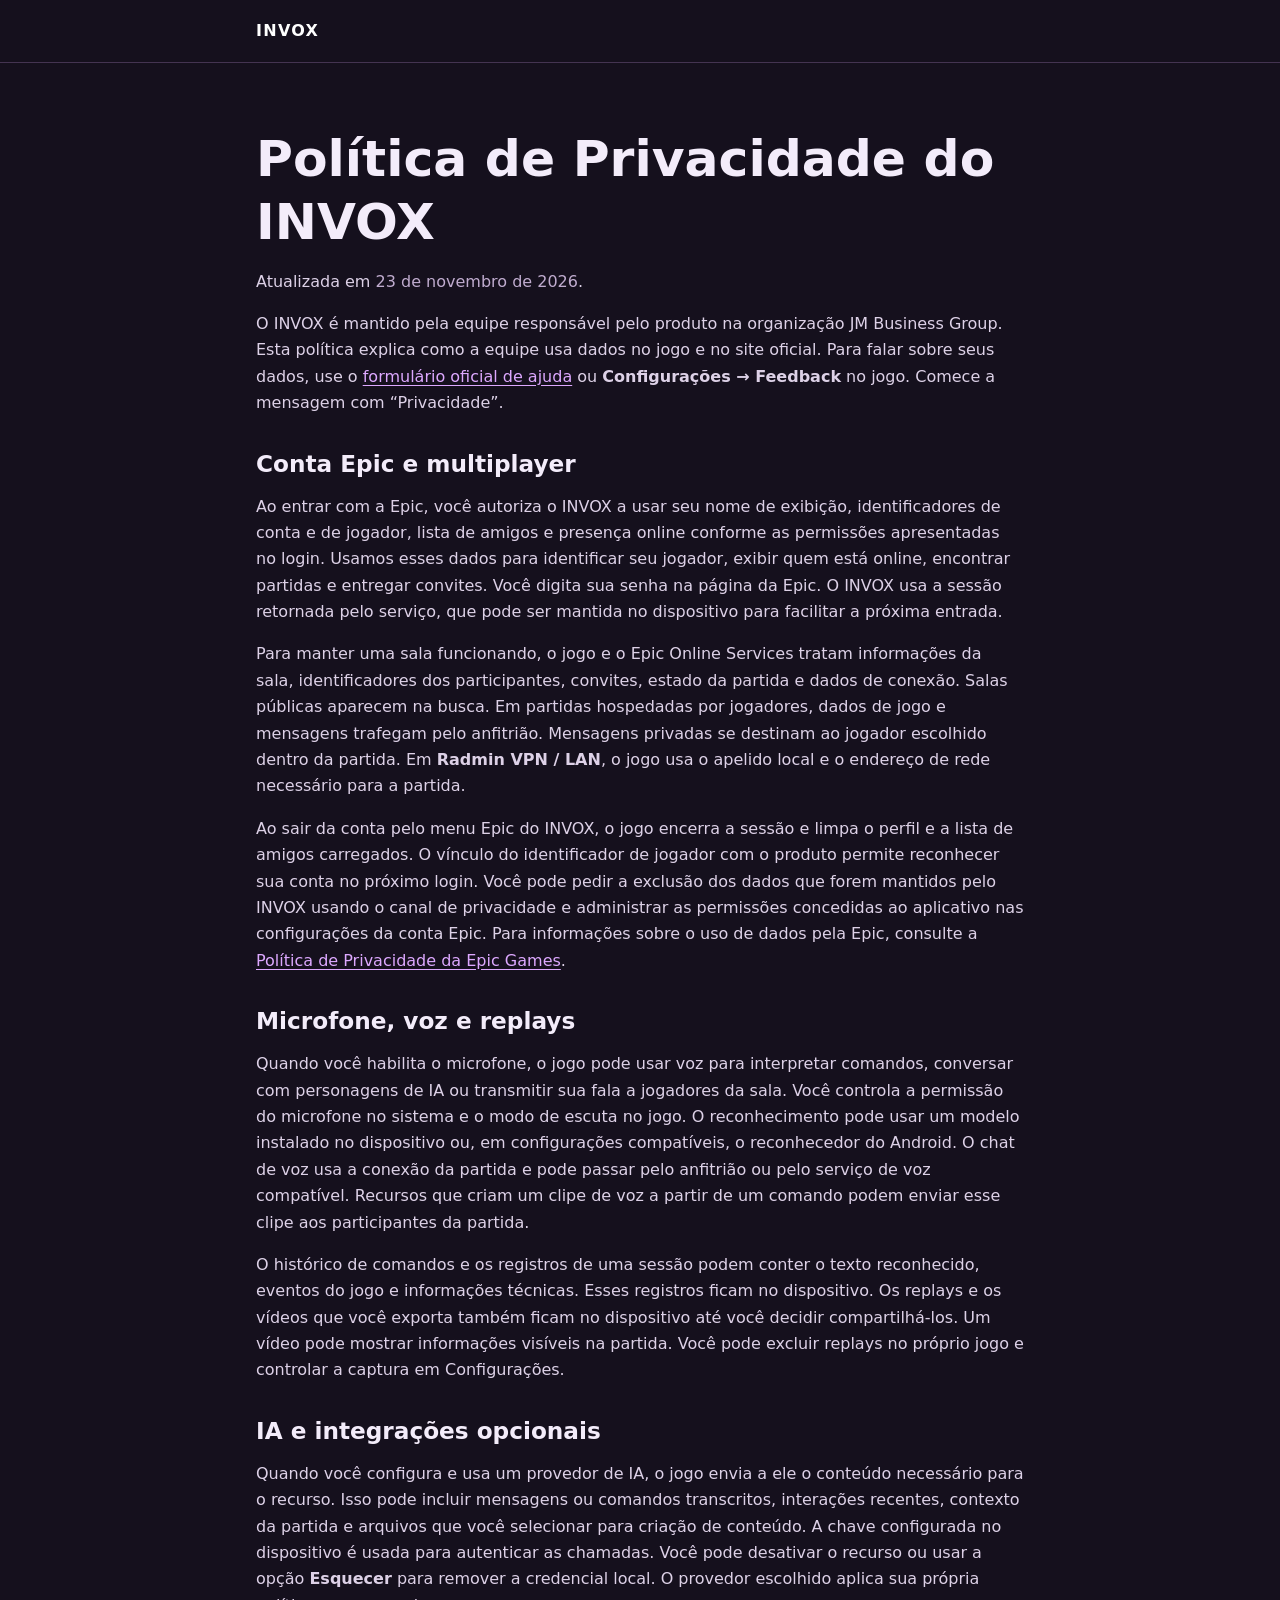
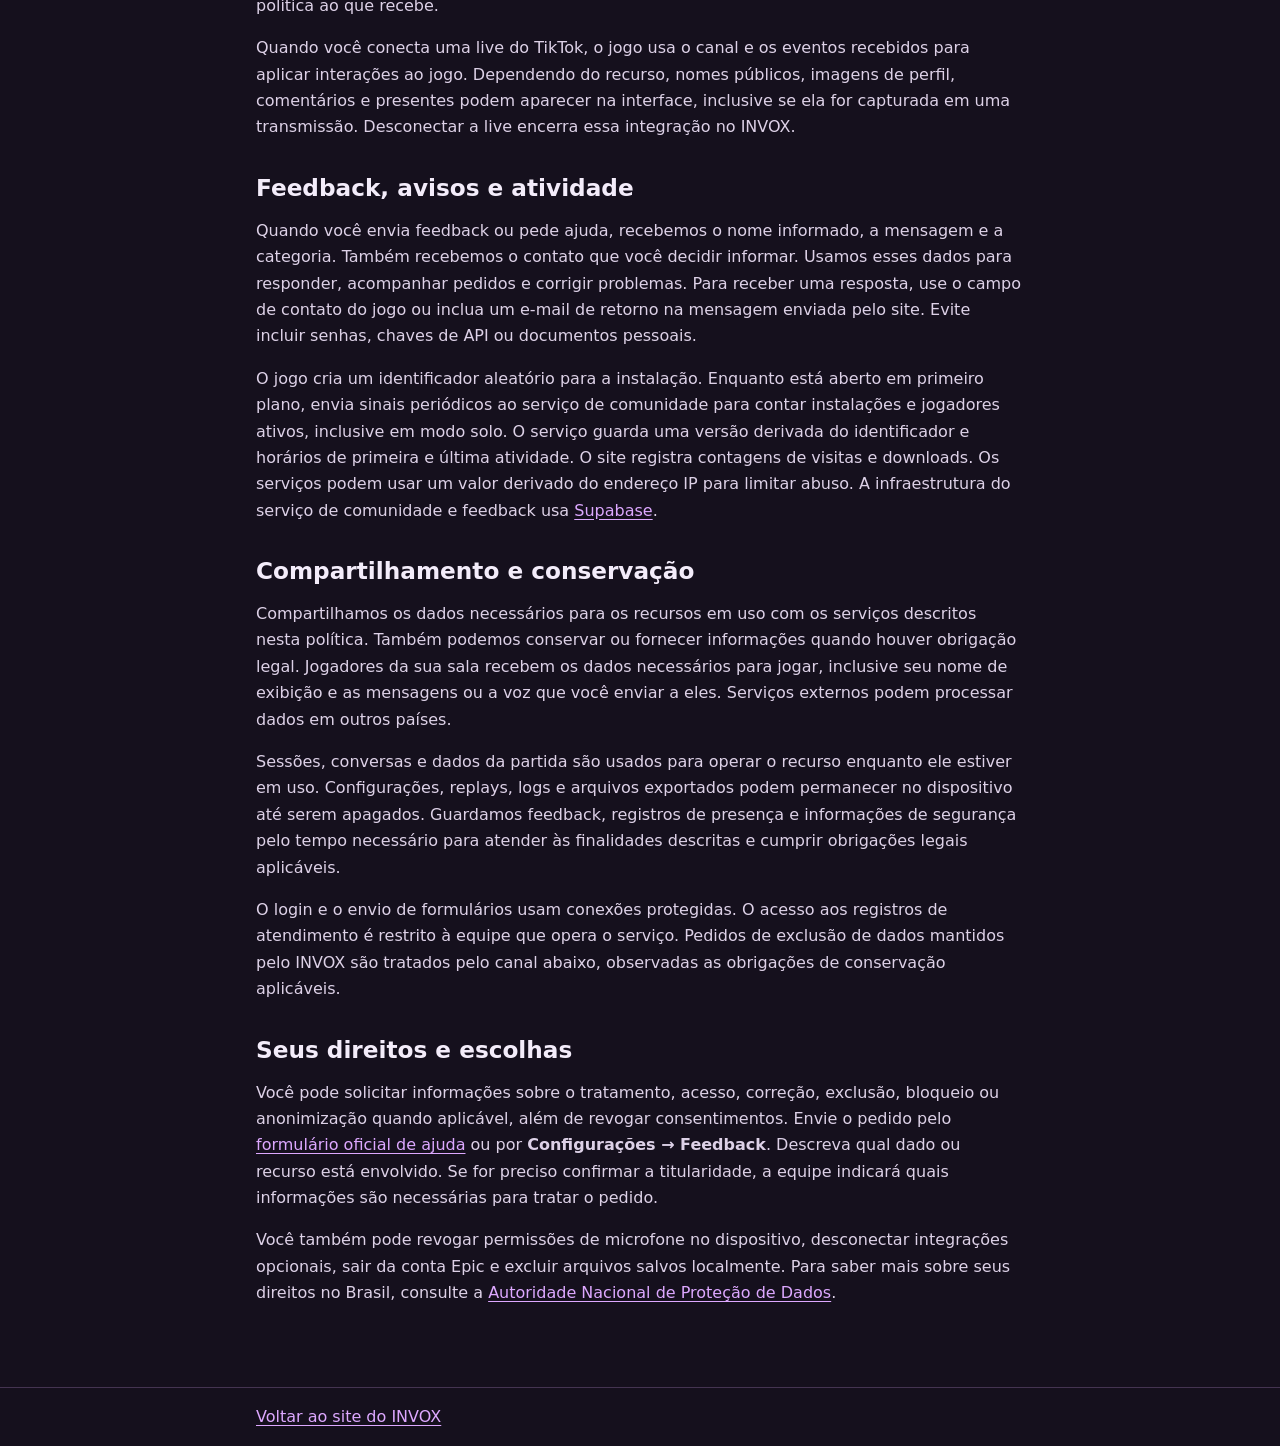
==== privacidade/index.html @ cf922ce9 "Preparar página do INVOX para o domínio verificado" ====
<!doctype html>
<html lang="pt-BR">
<head>
  <meta charset="utf-8">
  <meta name="viewport" content="width=device-width, initial-scale=1">
  <meta name="description" content="Como o INVOX usa dados de conta, multiplayer, voz, feedback e recursos opcionais.">
  <meta name="theme-color" content="#15101d">
  <title>Política de Privacidade | INVOX</title>
  <style>
    :root {
      color-scheme: dark;
      font: 100%/1.65 system-ui, sans-serif;
      color: #f3ecfa;
      background: #15101d;
    }
    * { box-sizing: border-box; }
    body { margin: 0; }
    .wrap { width: min(48rem, calc(100% - 2.5rem)); margin-inline: auto; }
    header { border-bottom: 1px solid #443451; }
    header .wrap { padding-block: 1.1rem; }
    header a { color: #fff; font-weight: 800; letter-spacing: .08em; text-decoration: none; }
    main { padding-block: clamp(2rem, 6vw, 4rem); }
    h1, h2, h3 { line-height: 1.25; }
    h1 { font-size: clamp(2rem, 5vw, 3.15rem); margin: 0 0 .5rem; }
    h2 { font-size: 1.45rem; margin: 2rem 0 .6rem; }
    h3 { font-size: 1.08rem; margin: 1.2rem 0 .35rem; }
    p, li { color: #ddd1e7; }
    time { color: #c0accf; }
    a { color: #dda8ff; text-underline-offset: .16em; }
    a:focus-visible { outline: 2px solid #dda8ff; outline-offset: 4px; }
    ul { padding-inline-start: 1.3em; }
    li + li { margin-top: .6em; }
    footer { border-top: 1px solid #443451; padding-block: 1rem; }
  </style>
</head>
<body>
  <header><div class="wrap"><a href="../index.html" aria-label="INVOX, página inicial">INVOX</a></div></header>
  <main class="wrap">
    <h1>Política de Privacidade do INVOX</h1>
    <p>Atualizada em <time datetime="2026-11-23">23 de novembro de 2026</time>.</p>
    <p>O INVOX é mantido pela equipe responsável pelo produto na organização JM Business Group. Esta política explica como a equipe usa dados no jogo e no site oficial. Para falar sobre seus dados, use o <a href="https://jmxxp.github.io/invox-site/#feedback">formulário oficial de ajuda</a> ou <strong>Configurações → Feedback</strong> no jogo. Comece a mensagem com “Privacidade”.</p>

    <h2>Conta Epic e multiplayer</h2>
    <p>Ao entrar com a Epic, você autoriza o INVOX a usar seu nome de exibição, identificadores de conta e de jogador, lista de amigos e presença online conforme as permissões apresentadas no login. Usamos esses dados para identificar seu jogador, exibir quem está online, encontrar partidas e entregar convites. Você digita sua senha na página da Epic. O INVOX usa a sessão retornada pelo serviço, que pode ser mantida no dispositivo para facilitar a próxima entrada.</p>
    <p>Para manter uma sala funcionando, o jogo e o Epic Online Services tratam informações da sala, identificadores dos participantes, convites, estado da partida e dados de conexão. Salas públicas aparecem na busca. Em partidas hospedadas por jogadores, dados de jogo e mensagens trafegam pelo anfitrião. Mensagens privadas se destinam ao jogador escolhido dentro da partida. Em <strong>Radmin VPN / LAN</strong>, o jogo usa o apelido local e o endereço de rede necessário para a partida.</p>
    <p>Ao sair da conta pelo menu Epic do INVOX, o jogo encerra a sessão e limpa o perfil e a lista de amigos carregados. O vínculo do identificador de jogador com o produto permite reconhecer sua conta no próximo login. Você pode pedir a exclusão dos dados que forem mantidos pelo INVOX usando o canal de privacidade e administrar as permissões concedidas ao aplicativo nas configurações da conta Epic. Para informações sobre o uso de dados pela Epic, consulte a <a href="https://legal.epicgames.com/epicgames/privacy-policy">Política de Privacidade da Epic Games</a>.</p>

    <h2>Microfone, voz e replays</h2>
    <p>Quando você habilita o microfone, o jogo pode usar voz para interpretar comandos, conversar com personagens de IA ou transmitir sua fala a jogadores da sala. Você controla a permissão do microfone no sistema e o modo de escuta no jogo. O reconhecimento pode usar um modelo instalado no dispositivo ou, em configurações compatíveis, o reconhecedor do Android. O chat de voz usa a conexão da partida e pode passar pelo anfitrião ou pelo serviço de voz compatível. Recursos que criam um clipe de voz a partir de um comando podem enviar esse clipe aos participantes da partida.</p>
    <p>O histórico de comandos e os registros de uma sessão podem conter o texto reconhecido, eventos do jogo e informações técnicas. Esses registros ficam no dispositivo. Os replays e os vídeos que você exporta também ficam no dispositivo até você decidir compartilhá-los. Um vídeo pode mostrar informações visíveis na partida. Você pode excluir replays no próprio jogo e controlar a captura em Configurações.</p>

    <h2>IA e integrações opcionais</h2>
    <p>Quando você configura e usa um provedor de IA, o jogo envia a ele o conteúdo necessário para o recurso. Isso pode incluir mensagens ou comandos transcritos, interações recentes, contexto da partida e arquivos que você selecionar para criação de conteúdo. A chave configurada no dispositivo é usada para autenticar as chamadas. Você pode desativar o recurso ou usar a opção <strong>Esquecer</strong> para remover a credencial local. O provedor escolhido aplica sua própria política ao que recebe.</p>
    <p>Quando você conecta uma live do TikTok, o jogo usa o canal e os eventos recebidos para aplicar interações ao jogo. Dependendo do recurso, nomes públicos, imagens de perfil, comentários e presentes podem aparecer na interface, inclusive se ela for capturada em uma transmissão. Desconectar a live encerra essa integração no INVOX.</p>

    <h2>Feedback, avisos e atividade</h2>
    <p>Quando você envia feedback ou pede ajuda, recebemos o nome informado, a mensagem e a categoria. Também recebemos o contato que você decidir informar. Usamos esses dados para responder, acompanhar pedidos e corrigir problemas. Para receber uma resposta, use o campo de contato do jogo ou inclua um e-mail de retorno na mensagem enviada pelo site. Evite incluir senhas, chaves de API ou documentos pessoais.</p>
    <p>O jogo cria um identificador aleatório para a instalação. Enquanto está aberto em primeiro plano, envia sinais periódicos ao serviço de comunidade para contar instalações e jogadores ativos, inclusive em modo solo. O serviço guarda uma versão derivada do identificador e horários de primeira e última atividade. O site registra contagens de visitas e downloads. Os serviços podem usar um valor derivado do endereço IP para limitar abuso. A infraestrutura do serviço de comunidade e feedback usa <a href="https://supabase.com/privacy">Supabase</a>.</p>

    <h2>Compartilhamento e conservação</h2>
    <p>Compartilhamos os dados necessários para os recursos em uso com os serviços descritos nesta política. Também podemos conservar ou fornecer informações quando houver obrigação legal. Jogadores da sua sala recebem os dados necessários para jogar, inclusive seu nome de exibição e as mensagens ou a voz que você enviar a eles. Serviços externos podem processar dados em outros países.</p>
    <p>Sessões, conversas e dados da partida são usados para operar o recurso enquanto ele estiver em uso. Configurações, replays, logs e arquivos exportados podem permanecer no dispositivo até serem apagados. Guardamos feedback, registros de presença e informações de segurança pelo tempo necessário para atender às finalidades descritas e cumprir obrigações legais aplicáveis.</p>
    <p>O login e o envio de formulários usam conexões protegidas. O acesso aos registros de atendimento é restrito à equipe que opera o serviço. Pedidos de exclusão de dados mantidos pelo INVOX são tratados pelo canal abaixo, observadas as obrigações de conservação aplicáveis.</p>

    <h2>Seus direitos e escolhas</h2>
    <p>Você pode solicitar informações sobre o tratamento, acesso, correção, exclusão, bloqueio ou anonimização quando aplicável, além de revogar consentimentos. Envie o pedido pelo <a href="https://jmxxp.github.io/invox-site/#feedback">formulário oficial de ajuda</a> ou por <strong>Configurações → Feedback</strong>. Descreva qual dado ou recurso está envolvido. Se for preciso confirmar a titularidade, a equipe indicará quais informações são necessárias para tratar o pedido.</p>
    <p>Você também pode revogar permissões de microfone no dispositivo, desconectar integrações opcionais, sair da conta Epic e excluir arquivos salvos localmente. Para saber mais sobre seus direitos no Brasil, consulte a <a href="https://www.gov.br/anpd/pt-br/assuntos/titular-de-dados-1/direito-dos-titulares">Autoridade Nacional de Proteção de Dados</a>.</p>
  </main>
  <footer><div class="wrap"><a href="../index.html">Voltar ao site do INVOX</a></div></footer>
</body>
</html>
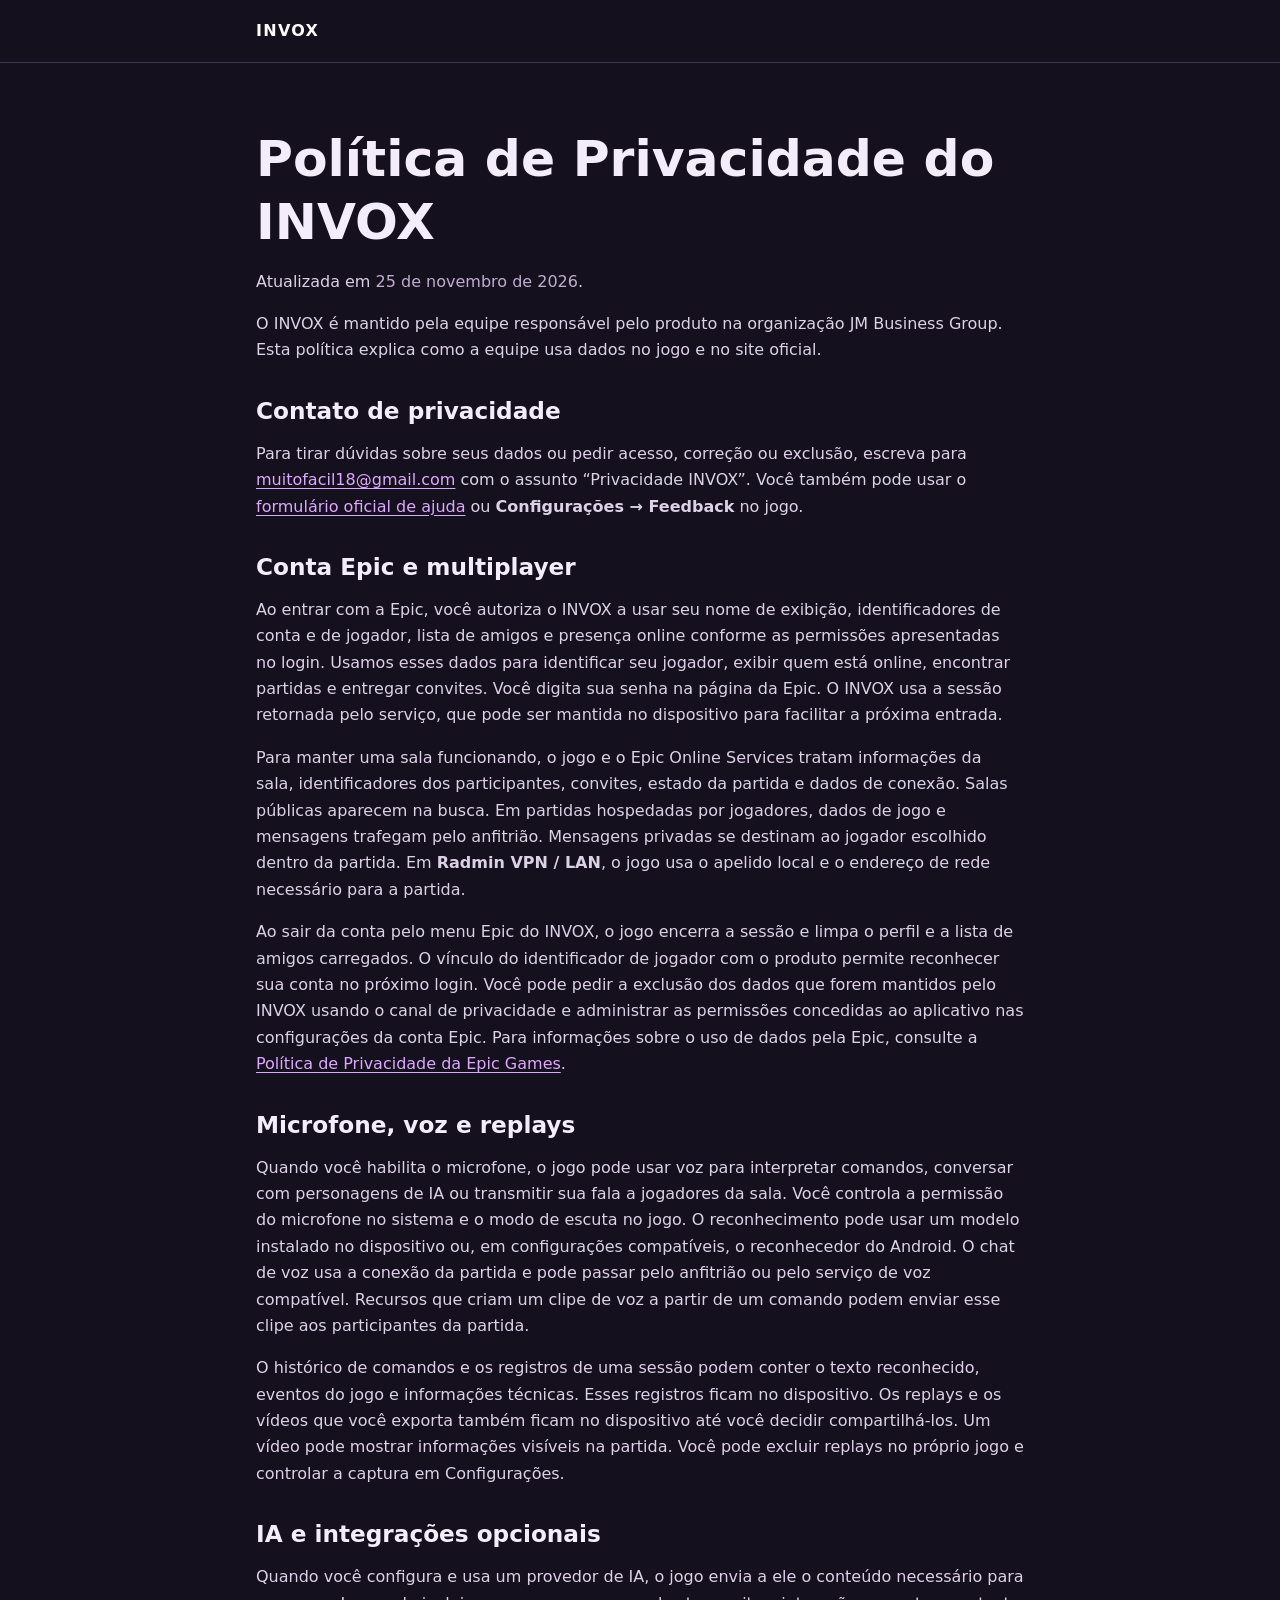
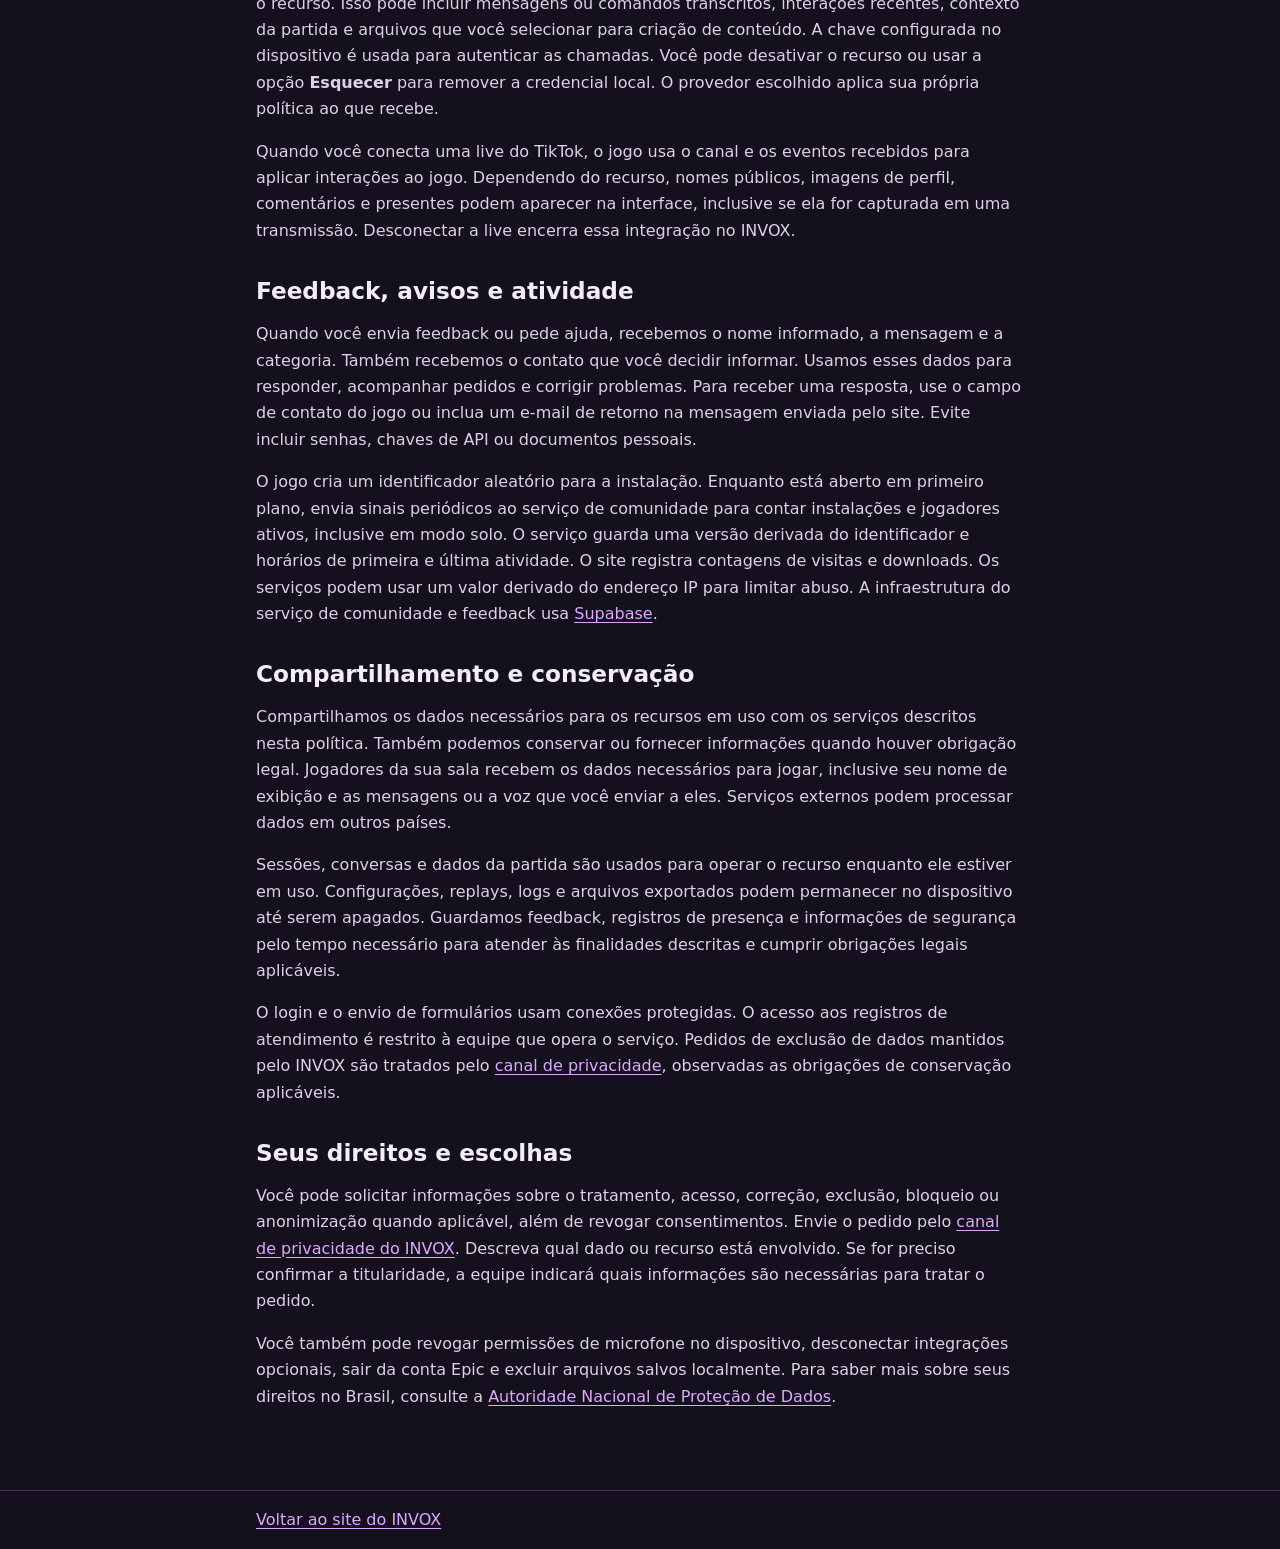
==== commit f5a31230: "Adicionar contato de privacidade do INVOX" ====
--- a/privacidade/index.html
+++ b/privacidade/index.html
@@ -37,8 +37,11 @@
   <header><div class="wrap"><a href="../index.html" aria-label="INVOX, página inicial">INVOX</a></div></header>
   <main class="wrap">
     <h1>Política de Privacidade do INVOX</h1>
-    <p>Atualizada em <time datetime="2026-11-23">23 de novembro de 2026</time>.</p>
-    <p>O INVOX é mantido pela equipe responsável pelo produto na organização JM Business Group. Esta política explica como a equipe usa dados no jogo e no site oficial. Para falar sobre seus dados, use o <a href="https://jmxxp.github.io/invox-site/#feedback">formulário oficial de ajuda</a> ou <strong>Configurações → Feedback</strong> no jogo. Comece a mensagem com “Privacidade”.</p>
+    <p>Atualizada em <time datetime="2026-11-25">25 de novembro de 2026</time>.</p>
+    <p>O INVOX é mantido pela equipe responsável pelo produto na organização JM Business Group. Esta política explica como a equipe usa dados no jogo e no site oficial.</p>
+
+    <h2 id="contato-privacidade">Contato de privacidade</h2>
+    <p>Para tirar dúvidas sobre seus dados ou pedir acesso, correção ou exclusão, escreva para <a href="mailto:muitofacil18@gmail.com?subject=Privacidade%20INVOX">muitofacil18@gmail.com</a> com o assunto “Privacidade INVOX”. Você também pode usar o <a href="https://jmxxp.github.io/invox-site/#feedback">formulário oficial de ajuda</a> ou <strong>Configurações → Feedback</strong> no jogo.</p>
 
     <h2>Conta Epic e multiplayer</h2>
     <p>Ao entrar com a Epic, você autoriza o INVOX a usar seu nome de exibição, identificadores de conta e de jogador, lista de amigos e presença online conforme as permissões apresentadas no login. Usamos esses dados para identificar seu jogador, exibir quem está online, encontrar partidas e entregar convites. Você digita sua senha na página da Epic. O INVOX usa a sessão retornada pelo serviço, que pode ser mantida no dispositivo para facilitar a próxima entrada.</p>
@@ -60,10 +63,10 @@
     <h2>Compartilhamento e conservação</h2>
     <p>Compartilhamos os dados necessários para os recursos em uso com os serviços descritos nesta política. Também podemos conservar ou fornecer informações quando houver obrigação legal. Jogadores da sua sala recebem os dados necessários para jogar, inclusive seu nome de exibição e as mensagens ou a voz que você enviar a eles. Serviços externos podem processar dados em outros países.</p>
     <p>Sessões, conversas e dados da partida são usados para operar o recurso enquanto ele estiver em uso. Configurações, replays, logs e arquivos exportados podem permanecer no dispositivo até serem apagados. Guardamos feedback, registros de presença e informações de segurança pelo tempo necessário para atender às finalidades descritas e cumprir obrigações legais aplicáveis.</p>
-    <p>O login e o envio de formulários usam conexões protegidas. O acesso aos registros de atendimento é restrito à equipe que opera o serviço. Pedidos de exclusão de dados mantidos pelo INVOX são tratados pelo canal abaixo, observadas as obrigações de conservação aplicáveis.</p>
+    <p>O login e o envio de formulários usam conexões protegidas. O acesso aos registros de atendimento é restrito à equipe que opera o serviço. Pedidos de exclusão de dados mantidos pelo INVOX são tratados pelo <a href="#contato-privacidade">canal de privacidade</a>, observadas as obrigações de conservação aplicáveis.</p>
 
     <h2>Seus direitos e escolhas</h2>
-    <p>Você pode solicitar informações sobre o tratamento, acesso, correção, exclusão, bloqueio ou anonimização quando aplicável, além de revogar consentimentos. Envie o pedido pelo <a href="https://jmxxp.github.io/invox-site/#feedback">formulário oficial de ajuda</a> ou por <strong>Configurações → Feedback</strong>. Descreva qual dado ou recurso está envolvido. Se for preciso confirmar a titularidade, a equipe indicará quais informações são necessárias para tratar o pedido.</p>
+    <p>Você pode solicitar informações sobre o tratamento, acesso, correção, exclusão, bloqueio ou anonimização quando aplicável, além de revogar consentimentos. Envie o pedido pelo <a href="#contato-privacidade">canal de privacidade do INVOX</a>. Descreva qual dado ou recurso está envolvido. Se for preciso confirmar a titularidade, a equipe indicará quais informações são necessárias para tratar o pedido.</p>
     <p>Você também pode revogar permissões de microfone no dispositivo, desconectar integrações opcionais, sair da conta Epic e excluir arquivos salvos localmente. Para saber mais sobre seus direitos no Brasil, consulte a <a href="https://www.gov.br/anpd/pt-br/assuntos/titular-de-dados-1/direito-dos-titulares">Autoridade Nacional de Proteção de Dados</a>.</p>
   </main>
   <footer><div class="wrap"><a href="../index.html">Voltar ao site do INVOX</a></div></footer>
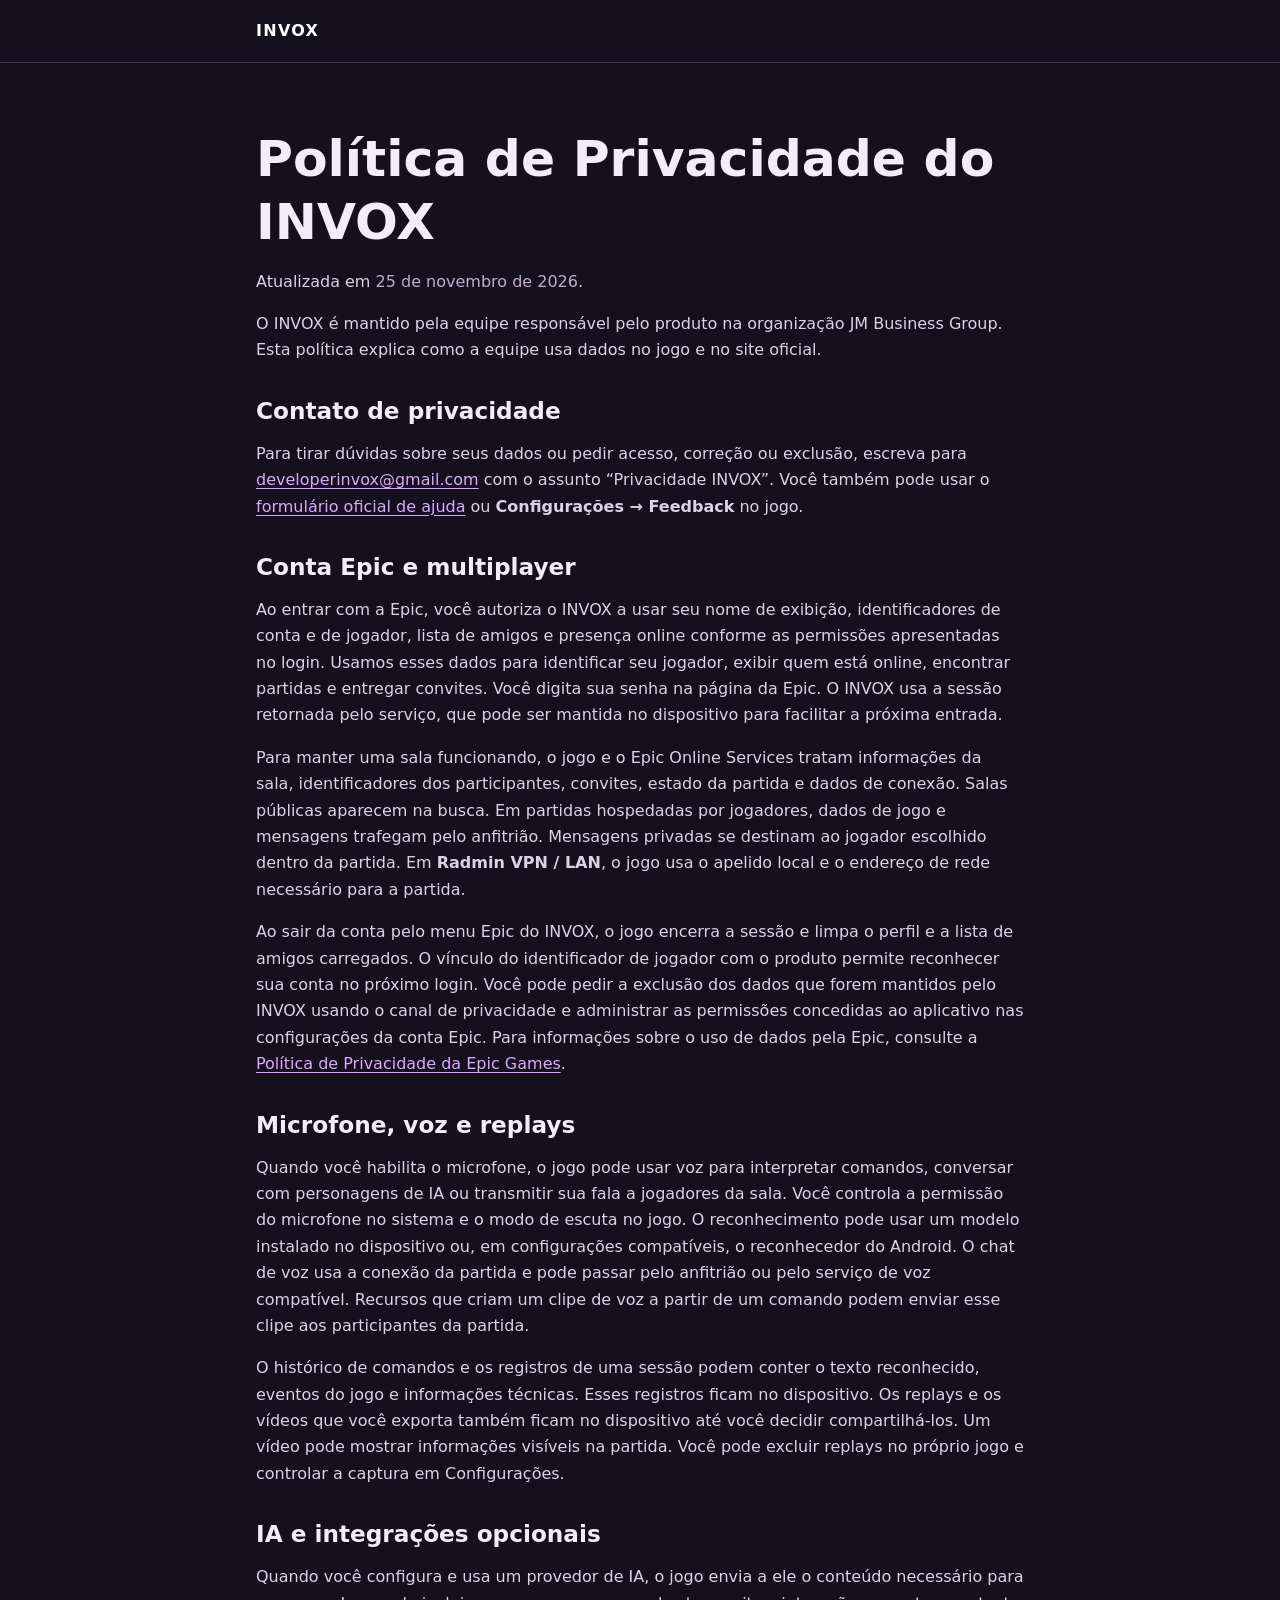
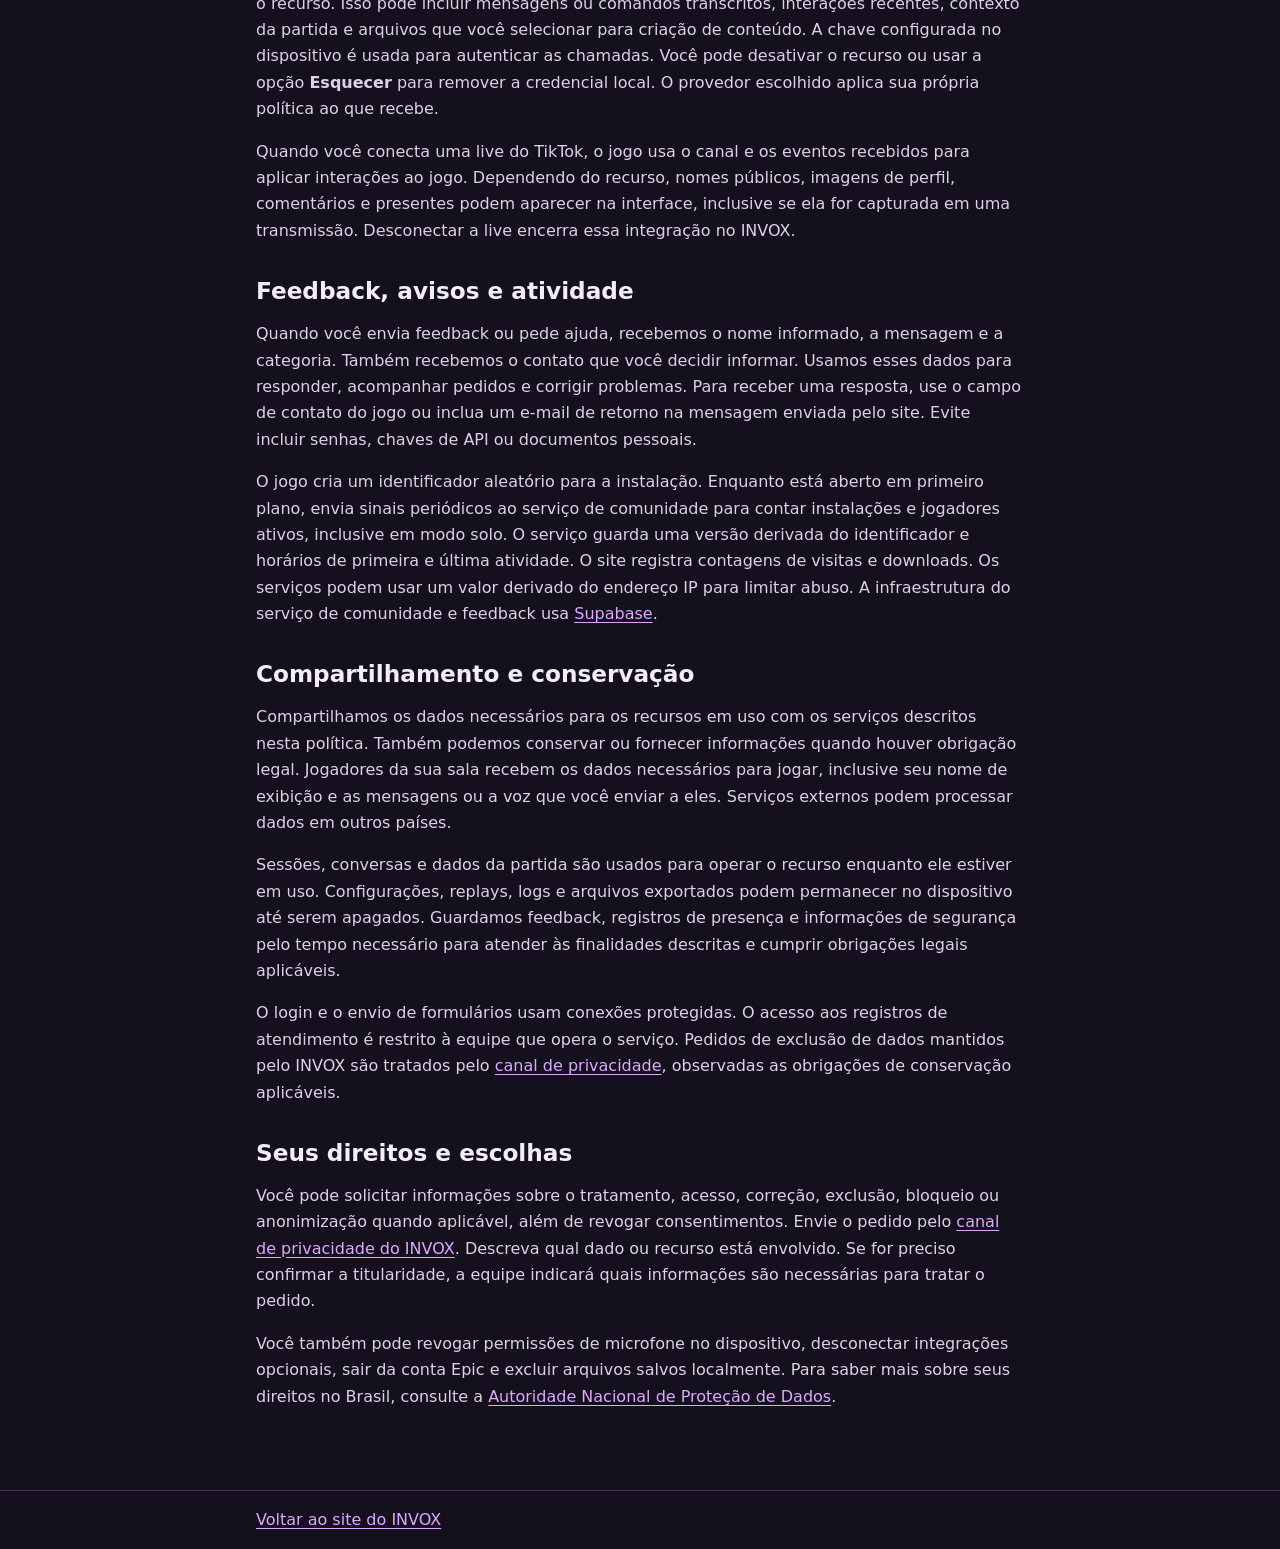
==== commit a0b8846f: "Publicar o e-mail oficial de privacidade do INVOX" ====
--- a/privacidade/index.html
+++ b/privacidade/index.html
@@ -41,7 +41,7 @@
     <p>O INVOX é mantido pela equipe responsável pelo produto na organização JM Business Group. Esta política explica como a equipe usa dados no jogo e no site oficial.</p>
 
     <h2 id="contato-privacidade">Contato de privacidade</h2>
-    <p>Para tirar dúvidas sobre seus dados ou pedir acesso, correção ou exclusão, escreva para <a href="mailto:muitofacil18@gmail.com?subject=Privacidade%20INVOX">muitofacil18@gmail.com</a> com o assunto “Privacidade INVOX”. Você também pode usar o <a href="https://jmxxp.github.io/invox-site/#feedback">formulário oficial de ajuda</a> ou <strong>Configurações → Feedback</strong> no jogo.</p>
+    <p>Para tirar dúvidas sobre seus dados ou pedir acesso, correção ou exclusão, escreva para <a href="mailto:developerinvox@gmail.com?subject=Privacidade%20INVOX">developerinvox@gmail.com</a> com o assunto “Privacidade INVOX”. Você também pode usar o <a href="https://jmxxp.github.io/invox-site/#feedback">formulário oficial de ajuda</a> ou <strong>Configurações → Feedback</strong> no jogo.</p>
 
     <h2>Conta Epic e multiplayer</h2>
     <p>Ao entrar com a Epic, você autoriza o INVOX a usar seu nome de exibição, identificadores de conta e de jogador, lista de amigos e presença online conforme as permissões apresentadas no login. Usamos esses dados para identificar seu jogador, exibir quem está online, encontrar partidas e entregar convites. Você digita sua senha na página da Epic. O INVOX usa a sessão retornada pelo serviço, que pode ser mantida no dispositivo para facilitar a próxima entrada.</p>
